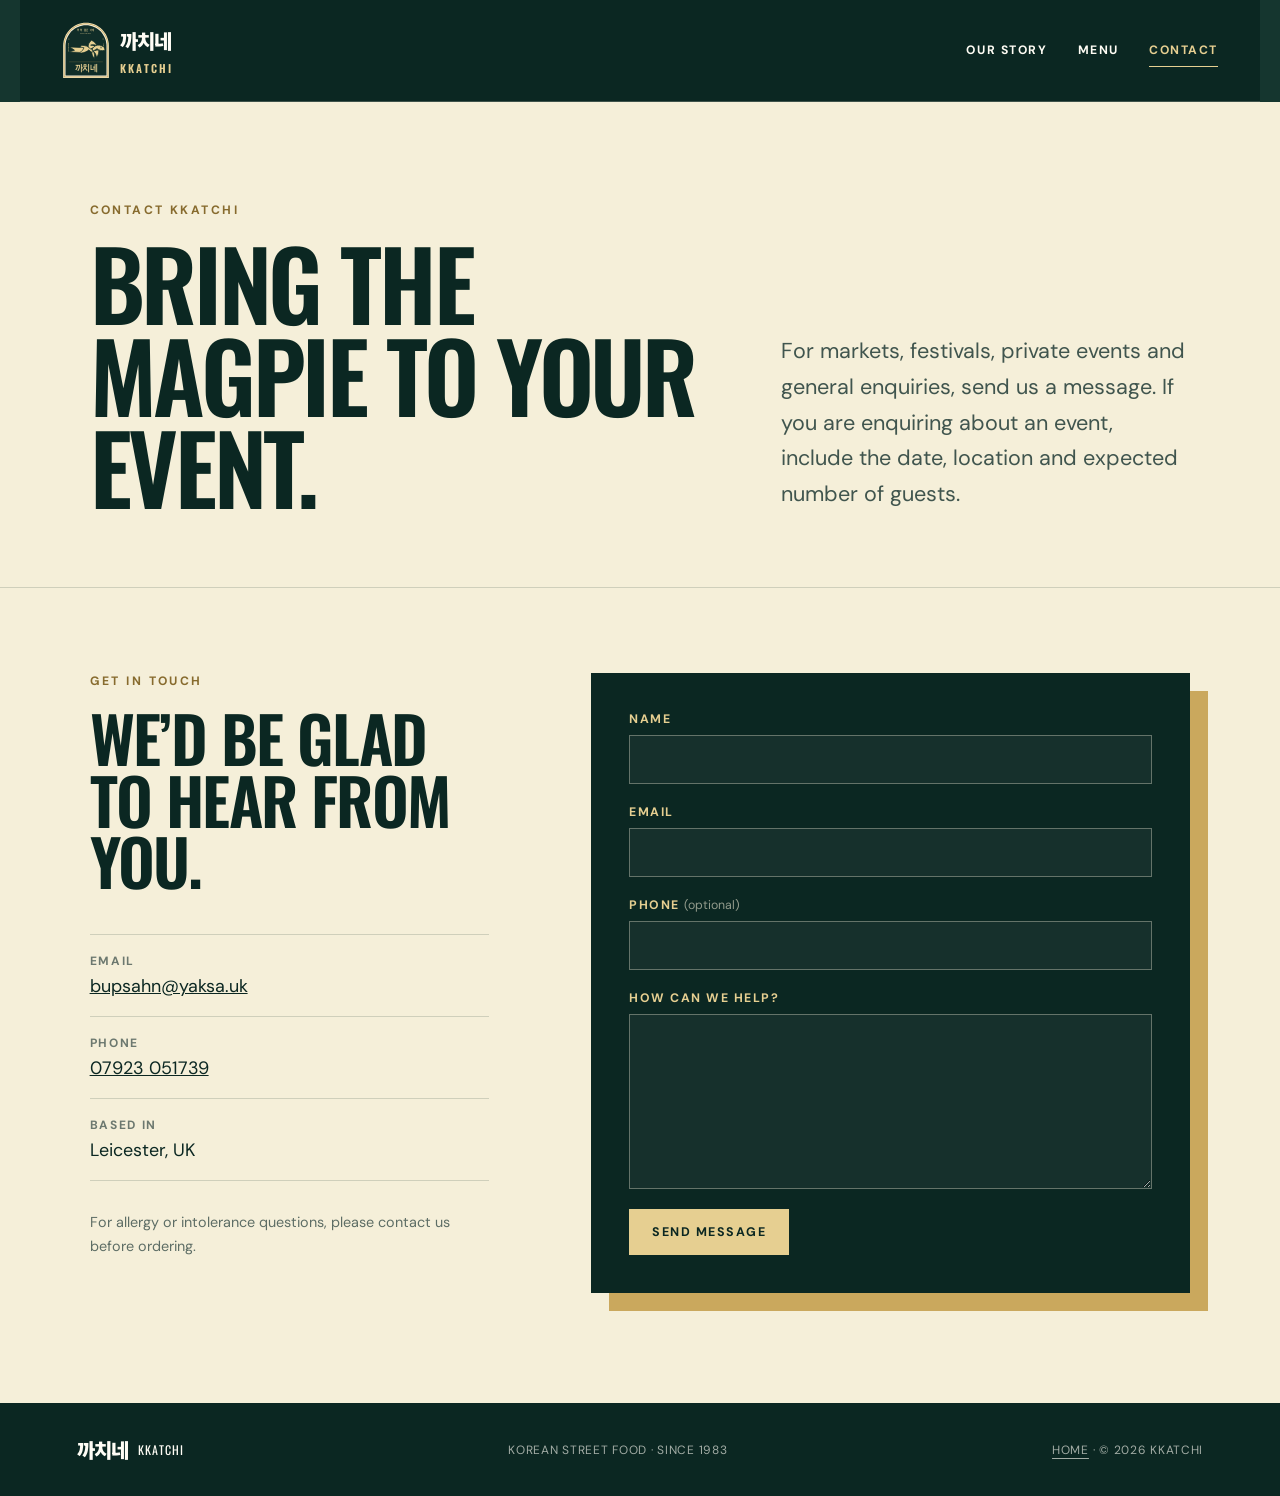
==== contact.html @ 75e40505 "Update Kkatchi branding and add contact page" ====
<!doctype html>
<html lang="en-GB">
<head>
  <meta charset="utf-8">
  <meta name="viewport" content="width=device-width, initial-scale=1">
  <meta name="description" content="Contact Kkatchi about markets, festivals, private events and Korean street food in Leicester.">
  <meta name="theme-color" content="#102d28">
  <title>Contact | Kkatchi Korean Street Food</title>
  <link rel="icon" type="image/svg+xml" href="kkatchi-mark.svg">
  <link rel="stylesheet" href="styles.css">
</head>
<body>
  <a class="skip-link" href="#main">Skip to content</a>
  <header class="site-header page-header">
    <a class="brand" href="index.html" aria-label="Kkatchi home">
      <img src="kkatchi-mark.svg" alt="">
      <span><b lang="ko">까치네</b><small>KKATCHI</small></span>
    </a>
    <nav aria-label="Main navigation">
      <a href="index.html#story">Our story</a>
      <a href="index.html#menu">Menu</a>
      <a href="contact.html" aria-current="page">Contact</a>
    </nav>
  </header>

  <main id="main" class="contact-main">
    <section class="contact-intro">
      <div>
        <p class="eyebrow">Contact Kkatchi</p>
        <h1>Bring the magpie to your event.</h1>
      </div>
      <p class="intro">For markets, festivals, private events and general enquiries, send us a message. If you are enquiring about an event, include the date, location and expected number of guests.</p>
    </section>

    <section class="contact-grid">
      <div class="contact-details">
        <p class="eyebrow">Get in touch</p>
        <h2>We’d be glad to hear from you.</h2>
        <dl>
          <div><dt>Email</dt><dd><a href="mailto:bupsahn@yaksa.uk">bupsahn@yaksa.uk</a></dd></div>
          <div><dt>Phone</dt><dd><a href="tel:+447923051739">07923 051739</a></dd></div>
          <div><dt>Based in</dt><dd>Leicester, UK</dd></div>
        </dl>
        <p class="small-note">For allergy or intolerance questions, please contact us before ordering.</p>
      </div>

      <form class="contact-form" action="https://formspree.io/f/xvgvlkld" method="POST">
        <input type="hidden" name="_subject" value="Kkatchi website enquiry">
        <div class="field"><label for="name">Name</label><input id="name" name="name" autocomplete="name" required></div>
        <div class="field"><label for="email">Email</label><input id="email" type="email" name="email" autocomplete="email" required></div>
        <div class="field"><label for="phone">Phone <span>(optional)</span></label><input id="phone" type="tel" name="phone" autocomplete="tel"></div>
        <div class="field"><label for="message">How can we help?</label><textarea id="message" name="message" rows="7" required></textarea></div>
        <button class="button" type="submit">Send message</button>
      </form>
    </section>
  </main>

  <footer>
    <a class="footer-brand" href="index.html"><span lang="ko">까치네</span> KKATCHI</a>
    <p>Korean street food · Since 1983</p>
    <p><a href="index.html">Home</a> · © 2026 Kkatchi</p>
  </footer>
</body>
</html>
---- styles.css ----
@import url('https://fonts.googleapis.com/css2?family=DM+Sans:wght@400;500;600;700&family=Noto+Sans+KR:wght@700;900&family=Oswald:wght@500;600&display=swap');

:root {
  --ink: #15362f;
  --ink-deep: #0b2722;
  --cream: #f5efd9;
  --cream-deep: #e8d7a5;
  --gold: #caa85d;
  --gold-light: #e6cf91;
  --white: #fffdf5;
  --line: rgba(245, 239, 217, .22);
}

* { box-sizing: border-box; }
html { scroll-behavior: smooth; }
body { margin: 0; color: var(--white); background: var(--ink); font-family: "DM Sans", sans-serif; }
a { color: inherit; }
.skip-link { position: absolute; left: -9999px; top: 0; z-index: 20; padding: 12px 18px; color: var(--ink-deep); background: var(--cream); }
.skip-link:focus { left: 12px; top: 12px; }

.site-header { position: absolute; z-index: 2; inset: 0 0 auto; max-width: 1240px; margin: auto; padding: 22px 42px; display: flex; align-items: center; justify-content: space-between; }
.site-header.page-header { position: relative; border-bottom: 1px solid var(--line); background: var(--ink-deep); }
.brand, .footer-brand { display: flex; align-items: center; gap: 10px; text-decoration: none; font-family: Oswald, sans-serif; letter-spacing: .08em; }
.brand img { width: 48px; height: 57px; object-fit: contain; }
.brand > span { display: grid; line-height: 1; }
.brand b, .footer-brand span { font: 900 1.25rem "Noto Sans KR", sans-serif; letter-spacing: -.05em; }
.brand small { margin-top: 5px; color: var(--gold-light); font: 600 .69rem Oswald, sans-serif; letter-spacing: .18em; }
nav { display: flex; gap: 30px; }
nav a { padding: 8px 0; text-decoration: none; font-size: .76rem; font-weight: 700; letter-spacing: .13em; text-transform: uppercase; border-bottom: 1px solid transparent; }
nav a:hover, nav a[aria-current="page"] { color: var(--gold-light); border-color: currentColor; }

.hero { min-height: 760px; padding: 145px max(6vw, 42px) 85px; display: grid; grid-template-columns: 1.08fr .92fr; align-items: center; gap: 5vw; overflow: hidden; background: radial-gradient(circle at 75% 42%, rgba(230,207,145,.1), transparent 31%), linear-gradient(135deg, var(--ink-deep), var(--ink)); border: 7px solid var(--gold); }
.hero-copy { max-width: 690px; }
.eyebrow { margin: 0 0 18px; color: var(--gold-light); font-size: .76rem; font-weight: 700; letter-spacing: .2em; text-transform: uppercase; }
h1, h2, h3, h4, p { margin-top: 0; }
h1, h2 { margin-bottom: 24px; font-family: Oswald, sans-serif; font-weight: 600; text-transform: uppercase; line-height: .96; }
h1 { font-size: clamp(4.2rem, 8.6vw, 8.4rem); letter-spacing: -.035em; }
h1 em { color: var(--gold-light); font-style: normal; }
h2 { font-size: clamp(3rem, 6vw, 5.8rem); letter-spacing: -.025em; }
.intro { max-width: 560px; margin-bottom: 34px; color: rgba(255,253,245,.78); font-size: clamp(1.05rem, 1.8vw, 1.35rem); line-height: 1.65; }
.actions { display: flex; align-items: center; gap: 24px; flex-wrap: wrap; }
.button { display: inline-block; border: 0; padding: 15px 23px; color: var(--ink-deep); background: var(--gold-light); text-decoration: none; text-transform: uppercase; font: 700 .78rem "DM Sans", sans-serif; letter-spacing: .12em; cursor: pointer; transition: transform .2s ease, background .2s ease; }
.button:hover { background: var(--cream); transform: translateY(-2px); }
.button-dark { color: var(--cream); background: var(--ink-deep); }
.button-dark:hover { color: var(--ink-deep); background: var(--white); }
.text-link { color: var(--cream); font-size: .84rem; font-weight: 700; letter-spacing: .08em; text-transform: uppercase; text-underline-offset: 5px; }
.badge-wrap { width: min(100%, 480px); justify-self: center; filter: drop-shadow(0 35px 25px rgba(0,0,0,.24)); }
.badge { display: block; width: 100%; }

.story { padding: 110px max(7vw, 42px); display: grid; grid-template-columns: 70px 1fr 1fr; gap: 4vw; color: var(--ink-deep); background: var(--cream); }
.story .eyebrow, .section-number { color: #876b2e; }
.section-number { font: 600 1rem Oswald, sans-serif; }
.story-copy { align-self: center; max-width: 560px; color: #40554e; font-size: 1.15rem; line-height: 1.85; }
.story-copy p:last-child { margin-bottom: 0; }

.menu { padding: 110px max(7vw, 42px); }
.menu-heading { display: flex; justify-content: space-between; align-items: end; gap: 50px; margin-bottom: 55px; }
.menu-heading h2 { margin: 0; }
.menu-heading > p { max-width: 430px; color: rgba(255,253,245,.7); line-height: 1.7; }
.menu-grid { display: grid; grid-template-columns: 1.25fr .75fr; border-top: 1px solid var(--line); border-left: 1px solid var(--line); }
.menu-group { padding: 38px; border-right: 1px solid var(--line); border-bottom: 1px solid var(--line); }
.menu-group h3 { display: inline-block; margin-bottom: 36px; padding: 8px 16px; color: var(--ink-deep); background: var(--gold-light); font: 500 1.15rem Oswald, sans-serif; letter-spacing: .08em; text-transform: uppercase; }
.dish + .dish { margin-top: 31px; padding-top: 30px; border-top: 1px solid var(--line); }
.dish h4 { margin-bottom: 9px; color: var(--gold-light); font: 600 1.3rem Oswald, sans-serif; letter-spacing: .02em; text-transform: uppercase; }
.dish p, .drinks li { margin-bottom: 0; color: rgba(255,253,245,.72); line-height: 1.65; }
.drinks ul { list-style: none; margin: 0; padding: 0; }
.drinks li { padding: 14px 0; border-bottom: 1px solid var(--line); text-transform: uppercase; }
.drinks li:first-child { padding-top: 0; }
.drinks span { color: var(--gold-light); font-size: .8rem; }
.allergen-note { max-width: 780px; margin: 32px 0 0; color: rgba(255,253,245,.63); font-size: .88rem; line-height: 1.65; }

.closing { padding: 100px max(7vw, 42px); display: grid; grid-template-columns: minmax(180px, .6fr) 1.4fr; align-items: center; gap: 7vw; color: var(--ink-deep); background: var(--gold-light); }
.closing-mark { font: 900 clamp(3.4rem, 8vw, 7.5rem)/.93 "Noto Sans KR", sans-serif; letter-spacing: -.1em; }
.closing .eyebrow { color: #71561f; }
.closing h2 { margin-bottom: 18px; }
.closing p:not(.eyebrow) { max-width: 500px; font-size: 1.1rem; line-height: 1.7; }

.contact-main { background: var(--cream); color: var(--ink-deep); }
.contact-intro { padding: 100px max(7vw, 42px) 75px; display: grid; grid-template-columns: 1.2fr .8fr; gap: 6vw; align-items: end; border-bottom: 1px solid rgba(11,39,34,.16); }
.contact-intro .eyebrow, .contact-grid .eyebrow { color: #876b2e; }
.contact-intro h1 { max-width: 900px; margin-bottom: 0; font-size: clamp(3.7rem, 7.5vw, 7rem); }
.contact-intro .intro { margin: 0; color: #40554e; }
.contact-grid { padding: 85px max(7vw, 42px) 110px; display: grid; grid-template-columns: .8fr 1.2fr; gap: 8vw; align-items: start; }
.contact-details h2 { font-size: clamp(2.6rem, 5vw, 4.5rem); }
.contact-details dl { margin: 42px 0 30px; }
.contact-details dl div { padding: 18px 0; border-top: 1px solid rgba(11,39,34,.16); }
.contact-details dl div:last-child { border-bottom: 1px solid rgba(11,39,34,.16); }
.contact-details dt { margin-bottom: 5px; color: #6c786f; font-size: .75rem; font-weight: 700; letter-spacing: .14em; text-transform: uppercase; }
.contact-details dd { margin: 0; font-size: 1.12rem; }
.small-note { color: #5d6d65; font-size: .9rem; line-height: 1.65; }
.contact-form { padding: 38px; color: var(--cream); background: var(--ink-deep); box-shadow: 18px 18px 0 var(--gold); }
.field { display: grid; gap: 8px; margin-bottom: 20px; }
.field label { color: var(--gold-light); font-size: .77rem; font-weight: 700; letter-spacing: .12em; text-transform: uppercase; }
.field label span { color: rgba(245,239,217,.58); font-weight: 400; text-transform: none; letter-spacing: 0; }
.field input, .field textarea { width: 100%; border: 1px solid rgba(245,239,217,.35); border-radius: 0; padding: 13px 14px; color: var(--cream); background: rgba(255,255,255,.045); font: inherit; }
.field textarea { resize: vertical; }
.field input:focus, .field textarea:focus { outline: 3px solid rgba(230,207,145,.25); border-color: var(--gold-light); }

footer { padding: 32px max(6vw, 42px); display: flex; justify-content: space-between; align-items: center; gap: 24px; background: var(--ink-deep); color: rgba(255,253,245,.62); font-size: .75rem; letter-spacing: .06em; text-transform: uppercase; }
footer p { margin: 0; }
footer a { text-underline-offset: 4px; }
.footer-brand { color: var(--white); text-decoration: none; }

@media (max-width: 780px) {
  .site-header { padding: 18px 25px; }
  nav { gap: 16px; }
  nav a { font-size: .68rem; }
  nav a:first-child { display: none; }
  .brand img { width: 40px; height: 48px; }
  .hero { min-height: auto; padding: 125px 25px 65px; grid-template-columns: 1fr; border-width: 5px; }
  h1 { font-size: clamp(3.8rem, 18vw, 6rem); }
  .badge-wrap { width: min(88%, 390px); margin-top: 20px; }
  .story { padding: 80px 25px; grid-template-columns: 42px 1fr; }
  .story-copy { grid-column: 2; }
  .menu { padding: 80px 25px; }
  .menu-heading { display: block; }
  .menu-heading > p { margin-top: 25px; }
  .menu-grid { grid-template-columns: 1fr; }
  .menu-group { padding: 30px 25px; }
  .closing { padding: 75px 25px; grid-template-columns: 1fr; }
  .closing-mark { font-size: 4.8rem; }
  .contact-intro, .contact-grid { padding-left: 25px; padding-right: 25px; grid-template-columns: 1fr; }
  .contact-intro { padding-top: 70px; }
  .contact-grid { gap: 50px; }
  .contact-form { padding: 28px 22px; box-shadow: 9px 9px 0 var(--gold); }
  footer { padding: 30px 25px; align-items: flex-start; flex-direction: column; }
}

@media (prefers-reduced-motion: reduce) {
  html { scroll-behavior: auto; }
  .button { transition: none; }
}
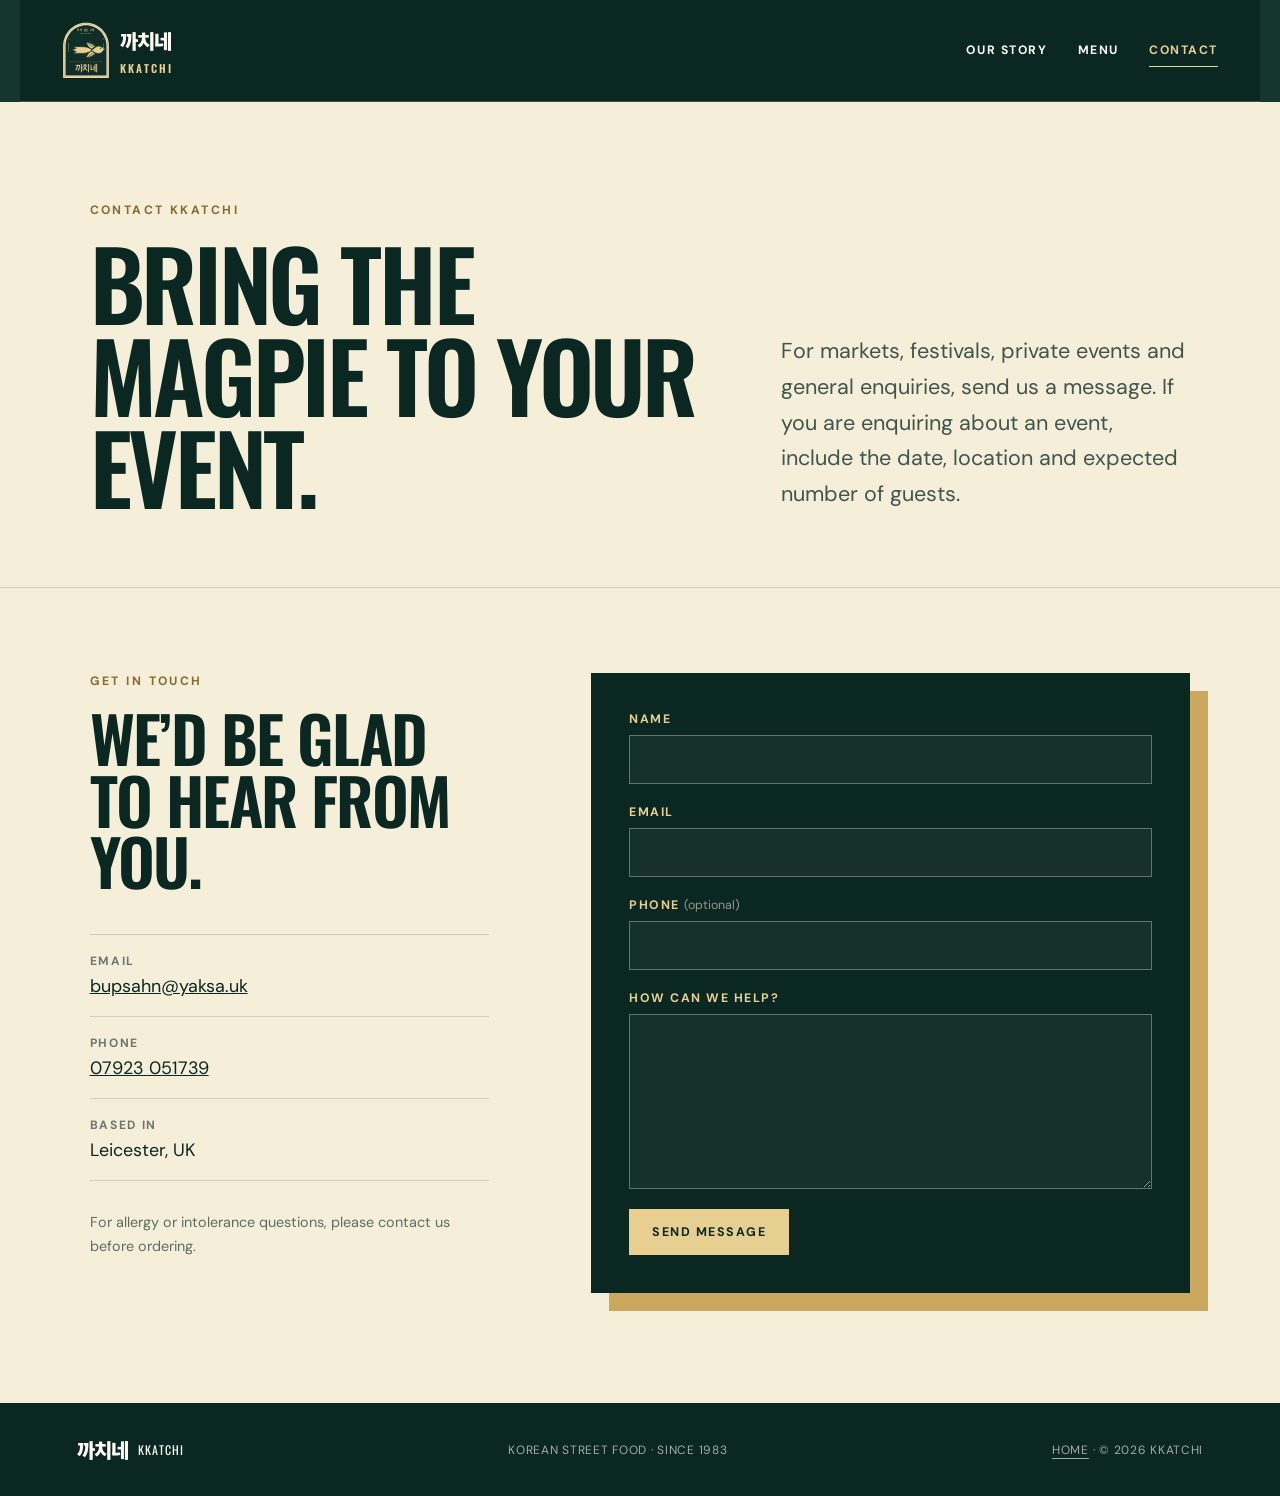
==== commit 204fda59: "Replace logo bird with clearer magpie" ====
--- a/contact.html
+++ b/contact.html
@@ -6,14 +6,14 @@
   <meta name="description" content="Contact Kkatchi about markets, festivals, private events and Korean street food in Leicester.">
   <meta name="theme-color" content="#102d28">
   <title>Contact | Kkatchi Korean Street Food</title>
-  <link rel="icon" type="image/svg+xml" href="kkatchi-mark.svg">
+  <link rel="icon" type="image/svg+xml" href="kkatchi-mark-v2.svg">
   <link rel="stylesheet" href="styles.css">
 </head>
 <body>
   <a class="skip-link" href="#main">Skip to content</a>
   <header class="site-header page-header">
     <a class="brand" href="index.html" aria-label="Kkatchi home">
-      <img src="kkatchi-mark.svg" alt="">
+      <img src="kkatchi-mark-v2.svg" alt="">
       <span><b lang="ko">까치네</b><small>KKATCHI</small></span>
     </a>
     <nav aria-label="Main navigation">
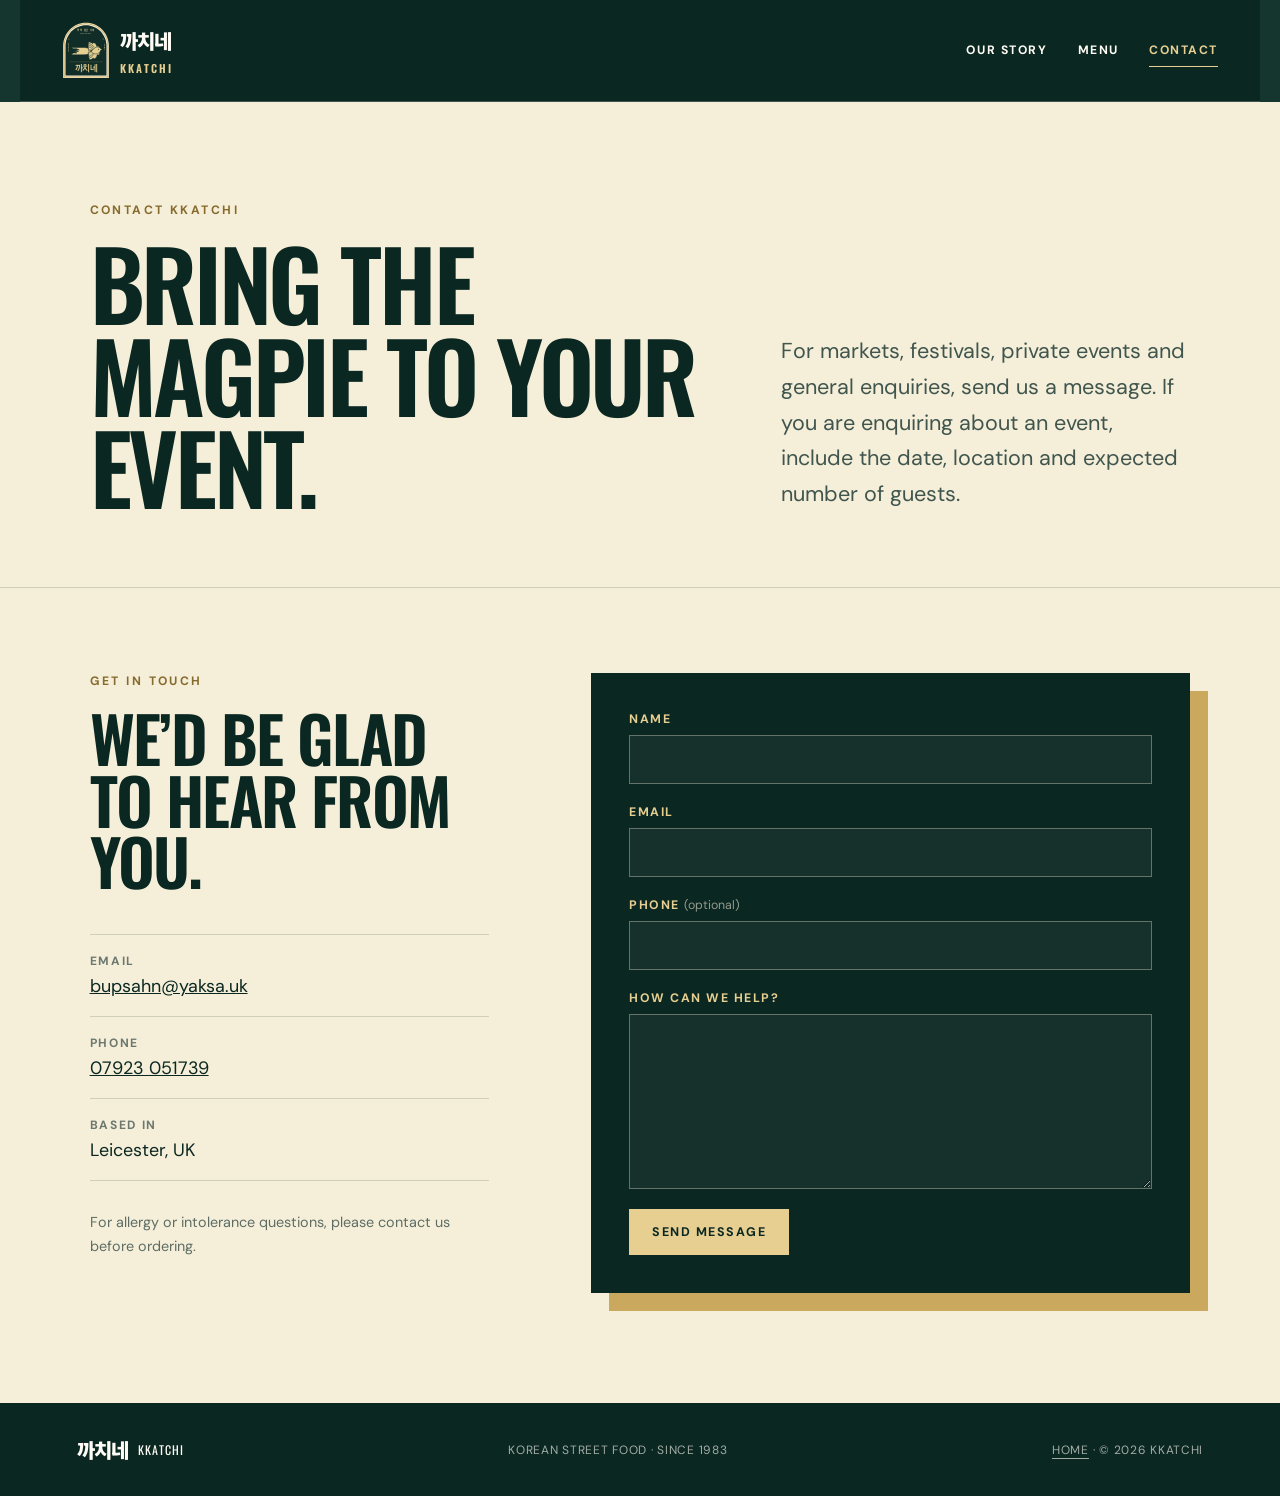
==== commit 32b7a956: "Refine magpie logo from original keyring" ====
--- a/contact.html
+++ b/contact.html
@@ -6,14 +6,14 @@
   <meta name="description" content="Contact Kkatchi about markets, festivals, private events and Korean street food in Leicester.">
   <meta name="theme-color" content="#102d28">
   <title>Contact | Kkatchi Korean Street Food</title>
-  <link rel="icon" type="image/svg+xml" href="kkatchi-mark-v2.svg">
+  <link rel="icon" type="image/svg+xml" href="kkatchi-mark-v2.svg?v=3">
   <link rel="stylesheet" href="styles.css">
 </head>
 <body>
   <a class="skip-link" href="#main">Skip to content</a>
   <header class="site-header page-header">
     <a class="brand" href="index.html" aria-label="Kkatchi home">
-      <img src="kkatchi-mark-v2.svg" alt="">
+      <img src="kkatchi-mark-v2.svg?v=3" alt="">
       <span><b lang="ko">까치네</b><small>KKATCHI</small></span>
     </a>
     <nav aria-label="Main navigation">
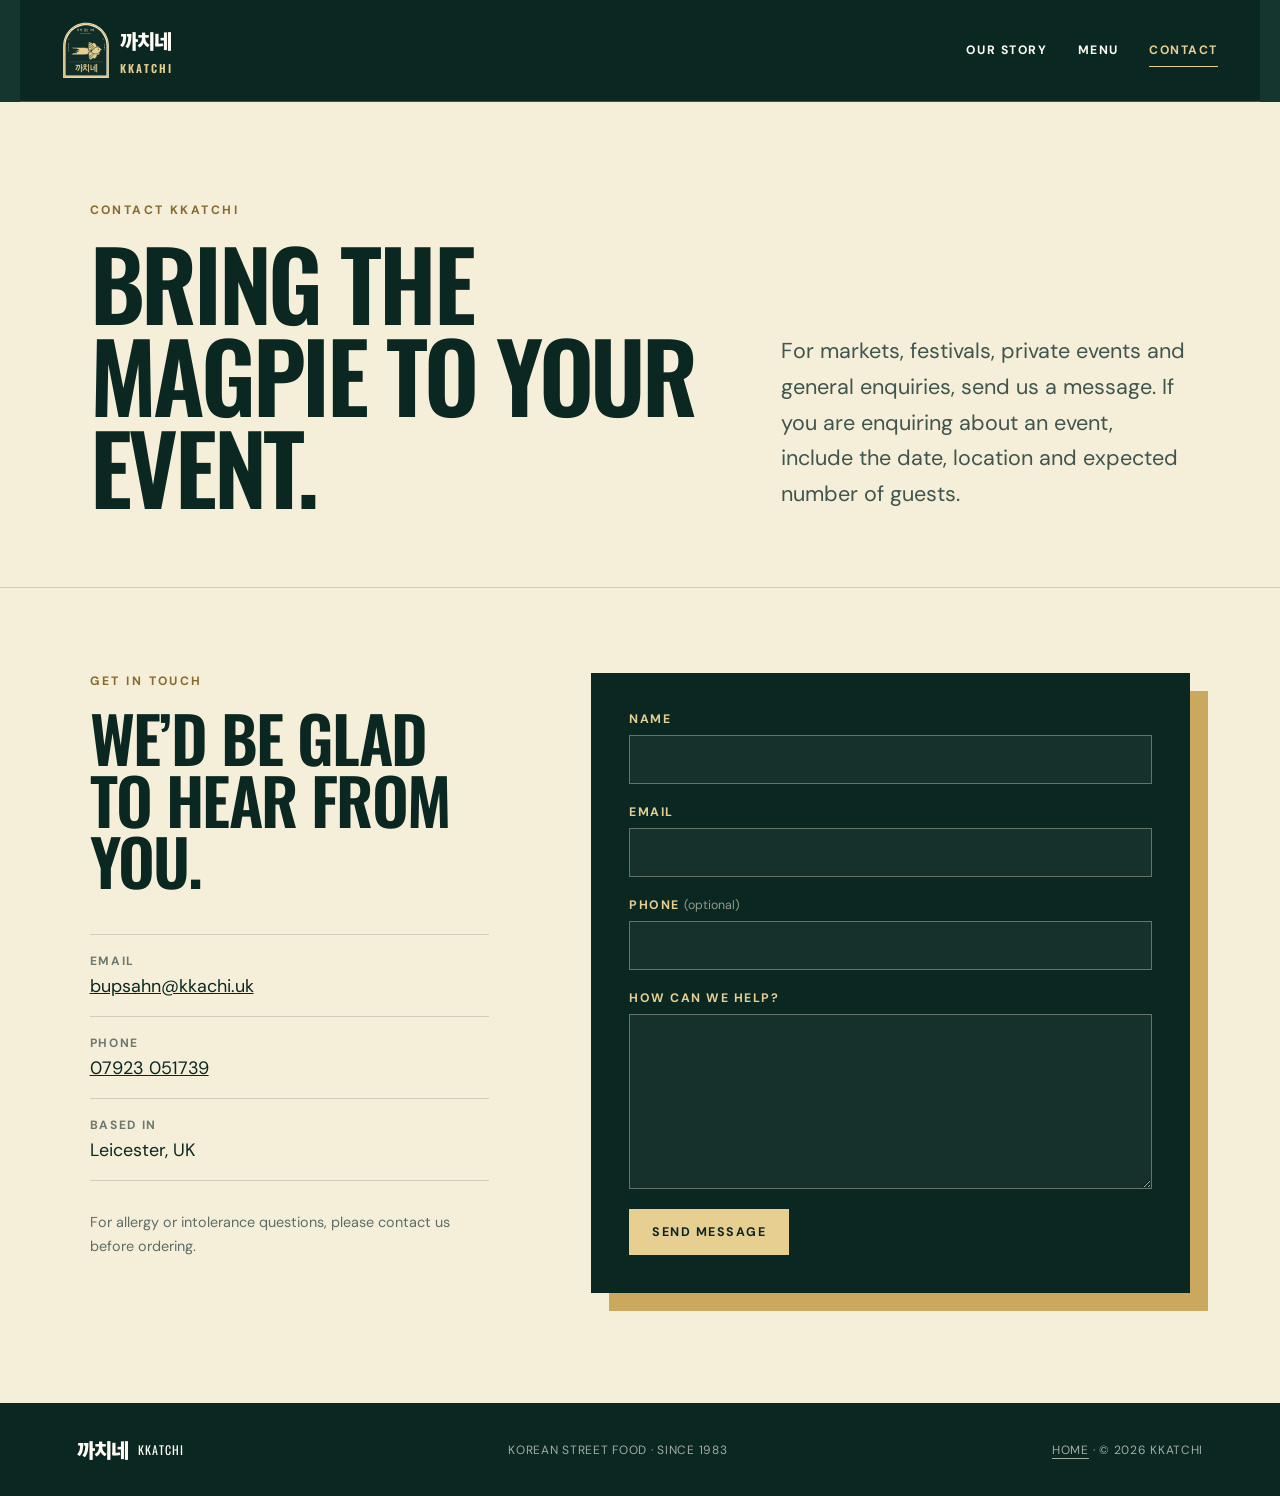
==== commit 4d1ef9c2: "Update Kkatchi contact email and form" ====
--- a/contact.html
+++ b/contact.html
@@ -37,14 +37,14 @@
         <p class="eyebrow">Get in touch</p>
         <h2>We’d be glad to hear from you.</h2>
         <dl>
-          <div><dt>Email</dt><dd><a href="mailto:bupsahn@yaksa.uk">bupsahn@yaksa.uk</a></dd></div>
+          <div><dt>Email</dt><dd><a href="mailto:bupsahn@kkachi.uk">bupsahn@kkachi.uk</a></dd></div>
           <div><dt>Phone</dt><dd><a href="tel:+447923051739">07923 051739</a></dd></div>
           <div><dt>Based in</dt><dd>Leicester, UK</dd></div>
         </dl>
         <p class="small-note">For allergy or intolerance questions, please contact us before ordering.</p>
       </div>
 
-      <form class="contact-form" action="https://formspree.io/f/xvgvlkld" method="POST">
+      <form class="contact-form" action="https://formspree.io/f/xqpkbvng" method="POST">
         <input type="hidden" name="_subject" value="Kkatchi website enquiry">
         <div class="field"><label for="name">Name</label><input id="name" name="name" autocomplete="name" required></div>
         <div class="field"><label for="email">Email</label><input id="email" type="email" name="email" autocomplete="email" required></div>
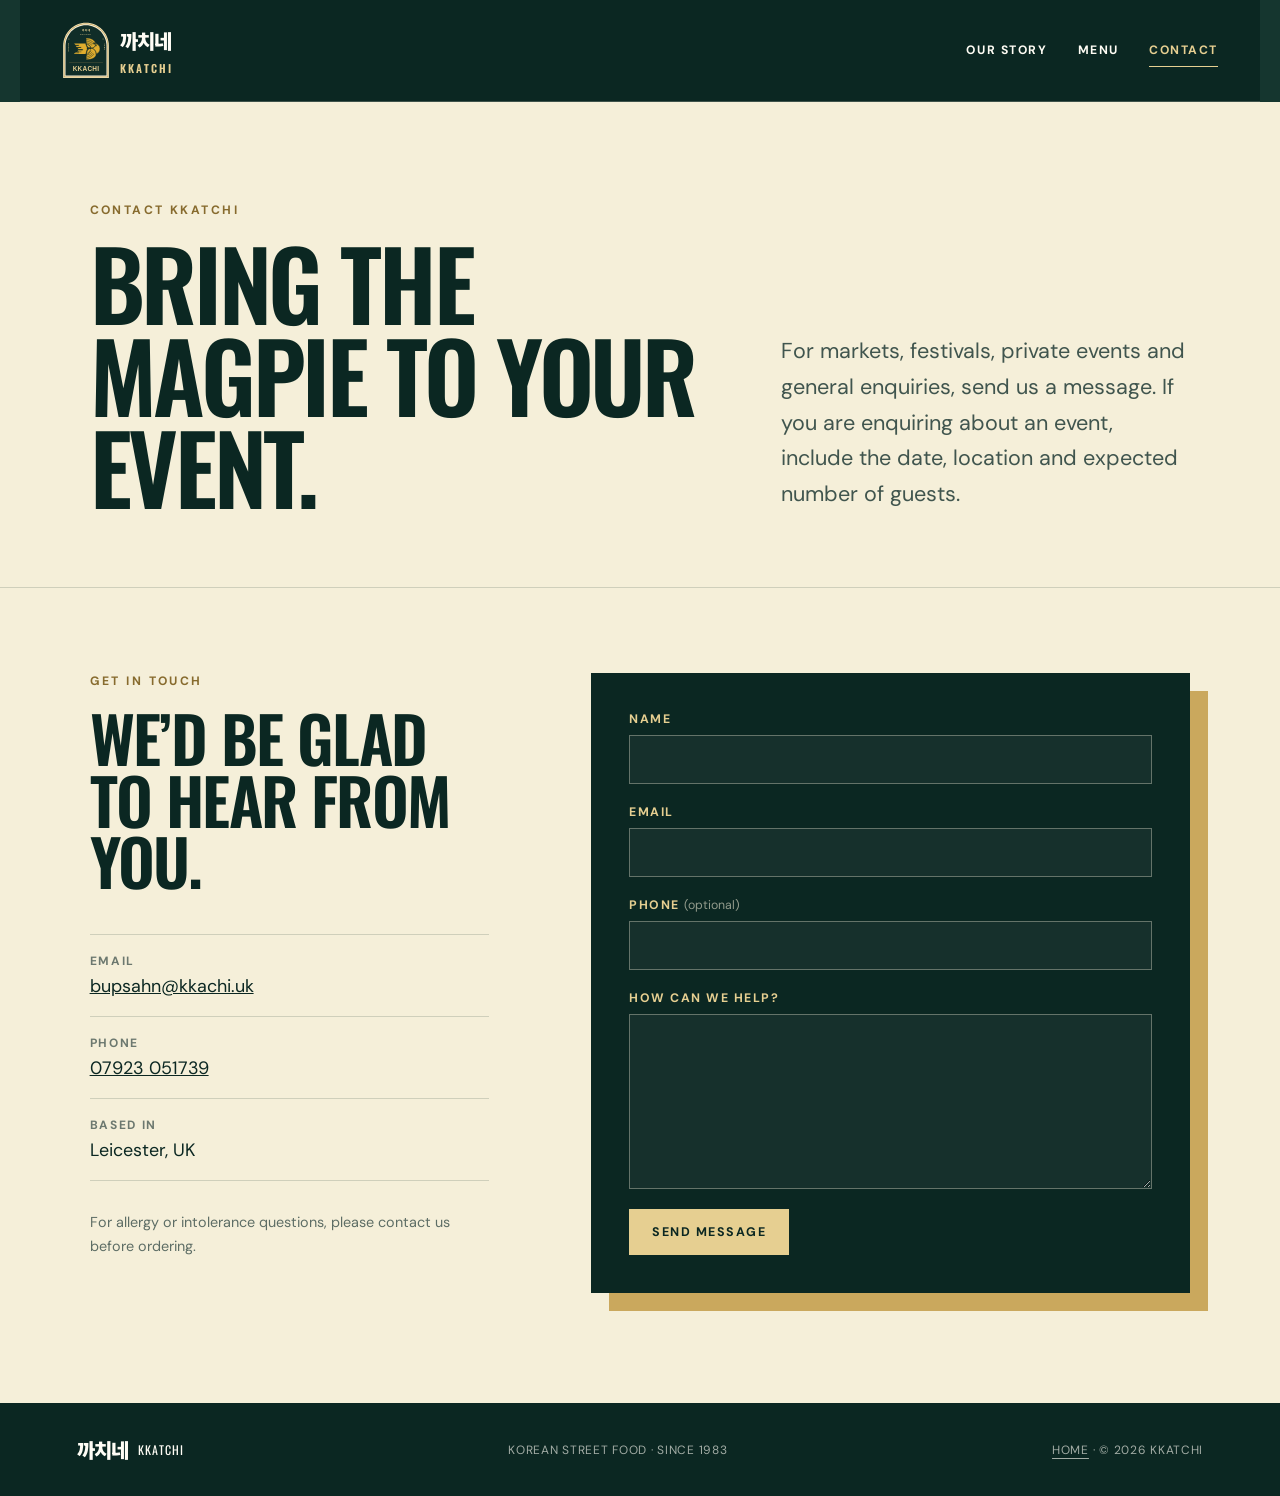
==== commit 5177a2c0: "Replace magpie with original geometric logo" ====
--- a/contact.html
+++ b/contact.html
@@ -6,14 +6,14 @@
   <meta name="description" content="Contact Kkatchi about markets, festivals, private events and Korean street food in Leicester.">
   <meta name="theme-color" content="#102d28">
   <title>Contact | Kkatchi Korean Street Food</title>
-  <link rel="icon" type="image/svg+xml" href="kkatchi-mark-v2.svg?v=3">
+  <link rel="icon" type="image/svg+xml" href="kkatchi-mark-v4.svg">
   <link rel="stylesheet" href="styles.css">
 </head>
 <body>
   <a class="skip-link" href="#main">Skip to content</a>
   <header class="site-header page-header">
     <a class="brand" href="index.html" aria-label="Kkatchi home">
-      <img src="kkatchi-mark-v2.svg?v=3" alt="">
+      <img src="kkatchi-mark-v4.svg" alt="">
       <span><b lang="ko">까치네</b><small>KKATCHI</small></span>
     </a>
     <nav aria-label="Main navigation">
